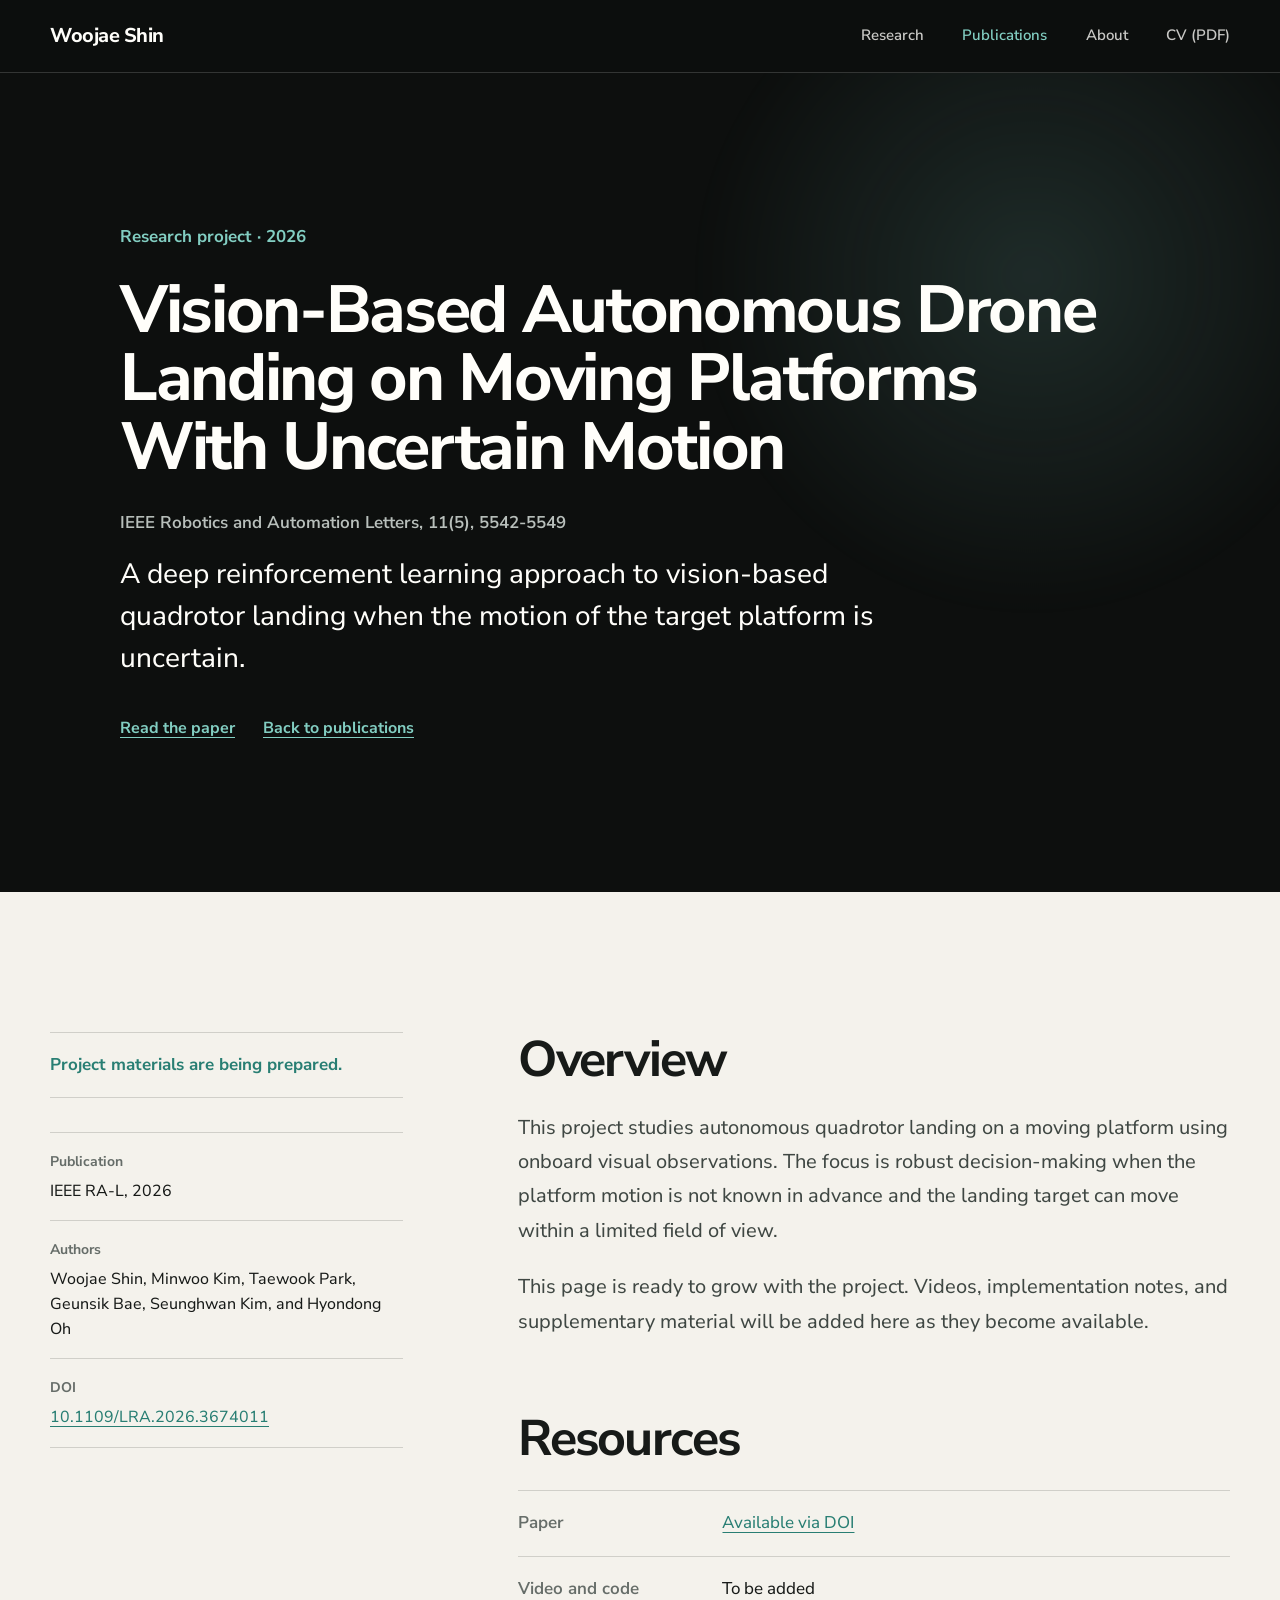
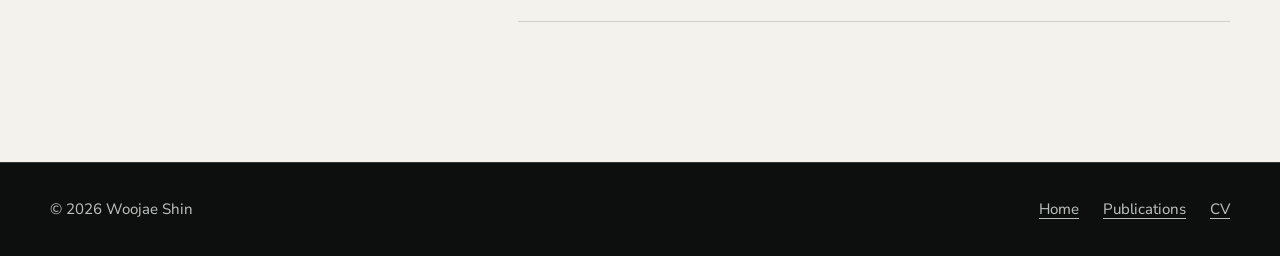
==== projects/vision-based-autonomous-drone-landing/index.html @ 6cdce3da "Add complete academic record and project page" ====
<!doctype html>
<html lang="en">
  <head>
    <meta charset="utf-8">
    <meta name="viewport" content="width=device-width, initial-scale=1">
    <meta name="theme-color" content="#0d0f0e">
    <meta name="description" content="Project page for vision-based autonomous drone landing on moving platforms with uncertain motion via deep reinforcement learning.">
    <link rel="canonical" href="https://sindream.github.io/projects/vision-based-autonomous-drone-landing/">
    <link rel="icon" href="../../assets/img/favicon.svg" type="image/svg+xml">
    <link rel="stylesheet" href="../../assets/css/styles.css?v=20261007-2">
    <script src="../../assets/js/site.js" defer></script>

    <meta property="og:type" content="article">
    <meta property="og:title" content="Vision-Based Autonomous Drone Landing | Woojae Shin">
    <meta property="og:description" content="Research project on autonomous drone landing on moving platforms with uncertain motion.">
    <meta property="og:url" content="https://sindream.github.io/projects/vision-based-autonomous-drone-landing/">
    <title>Vision-Based Autonomous Drone Landing | Woojae Shin</title>
  </head>
  <body class="page-project">
    <a class="skip-link" href="#main-content">Skip to content</a>

    <header class="site-header">
      <div class="site-shell header-inner">
        <a class="wordmark" href="../../index.html" aria-label="Woojae Shin, home">Woojae Shin</a>
        <nav class="site-nav" aria-label="Primary navigation">
          <a href="../../index.html#research">Research</a>
          <a href="../../index.html#publications" aria-current="page">Publications</a>
          <a href="../../profile.html">About</a>
          <a href="../../assets/cv/woojae-shin-cv.pdf">CV (PDF)</a>
        </nav>
      </div>
    </header>

    <main id="main-content">
      <section class="project-hero" aria-labelledby="project-title">
        <div class="hero-glow" aria-hidden="true"></div>
        <div class="site-shell project-hero-inner" data-reveal>
          <p class="project-eyebrow">Research project · 2026</p>
          <h1 id="project-title">Vision-Based Autonomous Drone Landing on Moving Platforms With Uncertain Motion</h1>
          <p class="project-venue">IEEE Robotics and Automation Letters, 11(5), 5542-5549</p>
          <p class="project-summary">A deep reinforcement learning approach to vision-based quadrotor landing when the motion of the target platform is uncertain.</p>
          <div class="project-links" aria-label="Project links">
            <a href="https://doi.org/10.1109/LRA.2026.3674011" target="_blank" rel="noopener noreferrer">Read the paper</a>
            <a href="../../index.html#international-journals">Back to publications</a>
          </div>
        </div>
      </section>

      <section class="project-content" aria-labelledby="overview-title">
        <div class="site-shell project-layout">
          <aside class="project-meta" data-reveal>
            <p class="project-status">Project materials are being prepared.</p>
            <dl>
              <div>
                <dt>Publication</dt>
                <dd>IEEE RA-L, 2026</dd>
              </div>
              <div>
                <dt>Authors</dt>
                <dd>Woojae Shin, Minwoo Kim, Taewook Park, Geunsik Bae, Seunghwan Kim, and Hyondong Oh</dd>
              </div>
              <div>
                <dt>DOI</dt>
                <dd><a href="https://doi.org/10.1109/LRA.2026.3674011" target="_blank" rel="noopener noreferrer">10.1109/LRA.2026.3674011</a></dd>
              </div>
            </dl>
          </aside>

          <div class="project-copy" data-reveal>
            <h2 id="overview-title">Overview</h2>
            <p>This project studies autonomous quadrotor landing on a moving platform using onboard visual observations. The focus is robust decision-making when the platform motion is not known in advance and the landing target can move within a limited field of view.</p>
            <p>This page is ready to grow with the project. Videos, implementation notes, and supplementary material will be added here as they become available.</p>

            <div class="project-resources">
              <h2>Resources</h2>
              <ul>
                <li><span>Paper</span><a href="https://doi.org/10.1109/LRA.2026.3674011" target="_blank" rel="noopener noreferrer">Available via DOI</a></li>
                <li><span>Video and code</span><p>To be added</p></li>
              </ul>
            </div>
          </div>
        </div>
      </section>
    </main>

    <footer class="site-footer">
      <div class="site-shell footer-inner">
        <p>&copy; <span data-current-year>2026</span> Woojae Shin</p>
        <div>
          <a href="../../index.html">Home</a>
          <a href="../../index.html#publications">Publications</a>
          <a href="../../assets/cv/woojae-shin-cv.pdf">CV</a>
        </div>
      </div>
    </footer>
  </body>
</html>
---- assets/css/styles.css ----
@font-face {
  font-family: "Nunito Sans";
  font-style: normal;
  font-weight: 400 800;
  font-display: swap;
  src: url("../fonts/nunito-sans-latin.woff2") format("woff2");
}

:root {
  --black: #0d0f0e;
  --black-soft: #171a18;
  --paper: #f4f2ec;
  --paper-soft: #ebe9e2;
  --white: #fffefa;
  --ink: #171a18;
  --muted: #666d69;
  --muted-light: #b8bfbb;
  --line: rgba(23, 26, 24, 0.16);
  --line-light: rgba(255, 254, 250, 0.16);
  --accent: #82cec2;
  --accent-dark: #287e73;
  --font: "Nunito Sans", ui-rounded, "SF Pro Rounded", "Avenir Next", system-ui, sans-serif;
  --site-shell: min(1180px, calc(100% - 56px));
}

*,
*::before,
*::after {
  box-sizing: border-box;
}

html {
  scroll-behavior: smooth;
  scroll-padding-top: 72px;
  background: var(--black);
}

body {
  margin: 0;
  background: var(--black);
  color: var(--white);
  font-family: var(--font);
  font-size: 18px;
  font-weight: 450;
  line-height: 1.68;
  text-rendering: optimizeLegibility;
  -webkit-font-smoothing: antialiased;
}

a {
  color: inherit;
  text-decoration-thickness: 1px;
  text-underline-offset: 0.24em;
}

a:focus-visible {
  outline: 3px solid var(--accent);
  outline-offset: 4px;
  border-radius: 4px;
}

::selection {
  background: var(--accent);
  color: var(--ink);
}

h1,
h2,
h3,
h4,
p,
dl,
dd,
ol,
ul {
  margin-top: 0;
}

h1,
h2,
h3,
h4 {
  letter-spacing: -0.035em;
}

.site-shell {
  width: var(--site-shell);
  margin-inline: auto;
}

.skip-link {
  position: fixed;
  top: 12px;
  left: 12px;
  z-index: 200;
  padding: 10px 16px;
  transform: translateY(-160%);
  border-radius: 999px;
  background: var(--accent);
  color: var(--ink);
  font-weight: 750;
}

.skip-link:focus {
  transform: translateY(0);
}

.site-header {
  position: sticky;
  top: 0;
  z-index: 100;
  border-bottom: 1px solid var(--line-light);
  background: rgba(13, 15, 14, 0.9);
  backdrop-filter: blur(16px);
}

.header-inner {
  display: flex;
  min-height: 72px;
  align-items: center;
  justify-content: space-between;
  gap: 32px;
}

.wordmark {
  flex: none;
  font-size: 20px;
  font-weight: 750;
  letter-spacing: -0.025em;
  text-decoration: none;
}

.site-nav {
  display: flex;
  align-items: center;
  gap: clamp(20px, 3vw, 40px);
  font-size: 15px;
  font-weight: 600;
}

.site-nav a {
  color: rgba(255, 254, 250, 0.78);
  text-decoration: none;
  transition: color 160ms ease;
}

.site-nav a:hover,
.site-nav a[aria-current="page"] {
  color: var(--accent);
}

.hero,
.profile-hero,
.project-hero {
  position: relative;
  overflow: hidden;
  background: var(--black);
  isolation: isolate;
}

.hero-glow {
  position: absolute;
  top: -18%;
  right: -8%;
  z-index: -1;
  width: min(700px, 68vw);
  aspect-ratio: 1;
  border-radius: 50%;
  background: radial-gradient(circle, rgba(130, 206, 194, 0.15), rgba(130, 206, 194, 0) 68%);
  filter: blur(12px);
}

.hero-layout {
  display: grid;
  min-height: calc(100svh - 72px);
  align-items: center;
  grid-template-columns: minmax(0, 1.5fr) minmax(310px, 0.7fr);
  gap: clamp(60px, 8vw, 120px);
  padding-block: clamp(100px, 15vh, 160px);
}

.hero-copy {
  max-width: 780px;
}

.hero-affiliation {
  margin-bottom: 22px;
  color: var(--accent);
  font-size: 18px;
  font-weight: 650;
}

.hero h1,
.profile-hero h1 {
  margin-bottom: 28px;
  font-size: clamp(68px, 9vw, 116px);
  font-weight: 750;
  line-height: 0.95;
}

.hero-focus {
  max-width: 720px;
  margin-bottom: 20px;
  color: var(--white);
  font-size: clamp(27px, 3vw, 40px);
  font-weight: 650;
  letter-spacing: -0.025em;
  line-height: 1.2;
}

.hero-lede {
  max-width: 680px;
  margin-bottom: 34px;
  color: var(--muted-light);
  font-size: 20px;
  line-height: 1.65;
}

.text-links {
  display: flex;
  flex-wrap: wrap;
  gap: 14px 28px;
}

.text-links a,
.plain-link {
  color: var(--white);
  font-size: 17px;
  font-weight: 700;
  text-decoration-color: var(--accent);
  transition: color 160ms ease;
}

.text-links a::after,
.plain-link::after {
  margin-left: 0.35em;
  content: "↗";
}

.text-links a:hover,
.plain-link:hover {
  color: var(--accent);
}

.hero-card {
  padding-left: clamp(0px, 3vw, 42px);
  border-left: 1px solid var(--line-light);
}

.hero-card h2 {
  margin-bottom: 22px;
  font-size: 25px;
  font-weight: 700;
}

.hero-card ul {
  margin: 0;
  padding: 0;
  list-style: none;
}

.hero-card li {
  padding-block: 12px;
  border-top: 1px solid var(--line-light);
  color: rgba(255, 254, 250, 0.76);
  font-size: 17px;
}

.research-section,
.profile-about,
.profile-interests {
  padding-block: clamp(90px, 11vw, 140px);
  background: var(--paper);
  color: var(--ink);
}

.section-heading {
  display: grid;
  align-items: end;
  grid-template-columns: minmax(280px, 0.8fr) minmax(0, 1.2fr);
  gap: clamp(42px, 8vw, 110px);
  margin-bottom: 62px;
}

.section-heading h2,
.about-layout h2,
.profile-two-column > h2 {
  margin-bottom: 0;
  font-size: clamp(44px, 5.5vw, 68px);
  font-weight: 720;
  line-height: 1.05;
}

.section-heading > p {
  max-width: 680px;
  margin-bottom: 2px;
  color: var(--muted);
  font-size: 21px;
  line-height: 1.6;
}

.interest-grid {
  display: grid;
  grid-template-columns: repeat(2, minmax(0, 1fr));
  gap: 52px 64px;
}

.interest-card {
  padding-top: 26px;
  border-top: 1px solid var(--line);
}

.interest-card h3 {
  max-width: 500px;
  margin-bottom: 18px;
  font-size: clamp(25px, 2.5vw, 32px);
  font-weight: 700;
  line-height: 1.22;
}

.interest-card p {
  max-width: 540px;
  margin-bottom: 0;
  color: var(--muted);
  font-size: 18px;
}

.publications-section,
.education-section {
  padding-block: clamp(90px, 11vw, 140px);
  background: var(--black);
  color: var(--white);
}

.section-heading-dark > p {
  color: var(--muted-light);
}

.publication-index {
  display: grid;
  grid-template-columns: repeat(3, minmax(0, 1fr));
  margin-bottom: 96px;
  border-top: 1px solid var(--line-light);
  border-left: 1px solid var(--line-light);
}

.publication-index a {
  display: flex;
  min-height: 94px;
  align-items: baseline;
  gap: 14px;
  padding: 24px;
  border-right: 1px solid var(--line-light);
  border-bottom: 1px solid var(--line-light);
  color: var(--muted-light);
  font-size: 16px;
  font-weight: 650;
  line-height: 1.35;
  text-decoration: none;
  transition: color 160ms ease, background 160ms ease;
}

.publication-index a:hover {
  background: rgba(255, 254, 250, 0.035);
  color: var(--white);
}

.publication-index span {
  color: var(--accent);
  font-size: 24px;
  font-weight: 750;
}

.publication-group {
  scroll-margin-top: 94px;
  margin-top: 90px;
}

.publication-group:first-of-type {
  margin-top: 0;
}

.publication-group-heading {
  display: flex;
  align-items: end;
  justify-content: space-between;
  gap: 32px;
  margin-bottom: 26px;
}

.publication-group-heading h3 {
  margin-bottom: 0;
  font-size: clamp(31px, 3.7vw, 46px);
  font-weight: 700;
  line-height: 1.12;
}

.publication-group-heading > p {
  flex: none;
  margin-bottom: 5px;
  color: var(--muted-light);
  font-size: 15px;
}

.publication-kicker {
  margin-bottom: 7px;
  color: var(--accent);
  font-size: 15px;
  font-weight: 700;
}

.publication-list {
  border-bottom: 1px solid var(--line-light);
}

.publication-item {
  display: grid;
  align-items: start;
  grid-template-columns: 88px minmax(0, 1fr) auto;
  gap: 28px;
  padding-block: 38px;
  border-top: 1px solid var(--line-light);
}

.publication-year {
  margin: 3px 0 0;
  color: var(--accent);
  font-size: 17px;
  font-weight: 750;
}

.publication-copy h4 {
  max-width: 900px;
  margin-bottom: 15px;
  font-size: clamp(22px, 2.35vw, 29px);
  font-weight: 680;
  line-height: 1.34;
}

.publication-copy h4 a {
  text-decoration: none;
  transition: color 160ms ease;
}

.publication-copy h4 a:hover {
  color: var(--accent);
}

.authors,
.venue {
  margin-bottom: 5px;
  color: var(--muted-light);
  font-size: 16.5px;
  line-height: 1.55;
}

.authors strong {
  color: var(--white);
}

.publication-local-title {
  margin: -7px 0 10px;
  color: rgba(255, 254, 250, 0.72);
  font-size: 15.5px;
  line-height: 1.45;
}

.publication-note {
  color: var(--accent);
  font-size: 0.92em;
  font-weight: 650;
  white-space: nowrap;
}

.publication-actions {
  display: flex;
  align-items: flex-end;
  flex-direction: column;
  gap: 9px;
}

.publication-link {
  margin-top: 4px;
  color: var(--accent);
  font-size: 16px;
  font-weight: 750;
  text-decoration: underline;
  text-decoration-color: rgba(130, 206, 194, 0.55);
}

.publication-link:hover {
  color: var(--white);
}

.about-section,
.information-section {
  padding-block: clamp(84px, 10vw, 125px);
  background: #dfe9e4;
  color: var(--ink);
}

.about-layout,
.profile-two-column {
  display: grid;
  grid-template-columns: minmax(260px, 0.65fr) minmax(0, 1.35fr);
  gap: clamp(44px, 8vw, 120px);
}

.about-copy {
  max-width: 720px;
}

.about-copy p {
  margin-bottom: 28px;
  font-size: clamp(21px, 2.2vw, 27px);
  line-height: 1.55;
}

.about-copy .plain-link {
  color: var(--ink);
}

.site-footer {
  padding-block: 34px;
  border-top: 1px solid var(--line-light);
  background: var(--black);
  color: var(--muted-light);
}

.footer-inner {
  display: flex;
  align-items: center;
  justify-content: space-between;
  gap: 28px;
  font-size: 15px;
}

.footer-inner p {
  margin: 0;
}

.footer-inner div {
  display: flex;
  gap: 24px;
}

.footer-inner a:hover {
  color: var(--accent);
}

.profile-hero-inner {
  display: flex;
  min-height: 540px;
  flex-direction: column;
  justify-content: center;
  padding-block: 100px;
}

.profile-hero h1 {
  margin-bottom: 30px;
}

.profile-role {
  margin-bottom: 6px;
  color: var(--white);
  font-size: clamp(25px, 3vw, 36px);
  font-weight: 650;
  line-height: 1.25;
}

.profile-affiliation {
  max-width: 760px;
  margin-bottom: 0;
  color: var(--muted-light);
  font-size: 19px;
}

.project-hero-inner {
  display: flex;
  min-height: min(680px, calc(100svh - 72px));
  flex-direction: column;
  justify-content: center;
  max-width: 1040px;
  padding-block: clamp(100px, 13vw, 150px);
}

.project-eyebrow {
  margin-bottom: 24px;
  color: var(--accent);
  font-size: 17px;
  font-weight: 700;
}

.project-hero h1 {
  max-width: 980px;
  margin-bottom: 28px;
  font-size: clamp(44px, 5.2vw, 68px);
  font-weight: 740;
  line-height: 1.03;
}

.project-venue {
  margin-bottom: 15px;
  color: var(--muted-light);
  font-size: 17px;
  font-weight: 650;
}

.project-summary {
  max-width: 820px;
  margin-bottom: 36px;
  color: var(--white);
  font-size: clamp(21px, 2.2vw, 28px);
  line-height: 1.5;
}

.project-links {
  display: flex;
  flex-wrap: wrap;
  gap: 14px 28px;
}

.project-links a {
  color: var(--accent);
  font-size: 16px;
  font-weight: 700;
}

.project-links a:hover {
  color: var(--white);
}

.project-content {
  padding-block: clamp(90px, 11vw, 140px);
  background: var(--paper);
  color: var(--ink);
}

.project-layout {
  display: grid;
  grid-template-columns: minmax(250px, 0.72fr) minmax(0, 1.45fr);
  gap: clamp(56px, 9vw, 130px);
}

.project-meta {
  align-self: start;
}

.project-status {
  margin-bottom: 34px;
  padding: 18px 0;
  border-top: 1px solid var(--line);
  border-bottom: 1px solid var(--line);
  color: var(--accent-dark);
  font-size: 17px;
  font-weight: 700;
}

.project-meta dl {
  margin: 0;
}

.project-meta dl > div {
  padding-block: 17px;
  border-top: 1px solid var(--line);
}

.project-meta dl > div:last-child {
  border-bottom: 1px solid var(--line);
}

.project-meta dt {
  margin-bottom: 5px;
  color: var(--muted);
  font-size: 14px;
  font-weight: 700;
}

.project-meta dd {
  margin: 0;
  font-size: 16px;
  line-height: 1.55;
}

.project-meta a,
.project-resources a {
  color: var(--accent-dark);
}

.project-copy {
  max-width: 760px;
}

.project-copy > h2,
.project-resources h2 {
  margin-bottom: 24px;
  font-size: clamp(34px, 4vw, 50px);
  font-weight: 720;
  line-height: 1.1;
}

.project-copy > p {
  margin-bottom: 22px;
  color: #3f4743;
  font-size: 20px;
  line-height: 1.72;
}

.project-resources {
  margin-top: 72px;
}

.project-resources ul {
  margin: 0;
  padding: 0;
  border-bottom: 1px solid var(--line);
  list-style: none;
}

.project-resources li {
  display: grid;
  grid-template-columns: 180px minmax(0, 1fr);
  gap: 24px;
  padding-block: 18px;
  border-top: 1px solid var(--line);
  font-size: 17px;
}

.project-resources li > span {
  color: var(--muted);
  font-weight: 650;
}

.project-resources li > p {
  margin: 0;
}

.profile-two-column > h2 {
  font-size: clamp(38px, 4.5vw, 56px);
}

.long-copy {
  max-width: 760px;
}

.long-copy p {
  margin-bottom: 22px;
  font-size: 21px;
  line-height: 1.7;
}

.long-copy p:last-child {
  margin-bottom: 0;
}

.information-section {
  background: #e8ece8;
}

.information-list {
  margin: 0;
}

.information-list div {
  display: grid;
  grid-template-columns: 170px minmax(0, 1fr);
  gap: 24px;
  padding-block: 22px;
  border-top: 1px solid var(--line);
}

.information-list div:last-child {
  border-bottom: 1px solid var(--line);
}

.information-list dt {
  color: var(--muted);
  font-size: 16px;
  font-weight: 650;
}

.information-list dd {
  margin: 0;
  font-size: 20px;
  font-weight: 650;
}

.education-section .profile-two-column > h2 {
  color: var(--white);
}

.education-list {
  margin: 0;
  padding: 0;
  list-style: none;
}

.education-list li {
  display: grid;
  grid-template-columns: 150px minmax(0, 1fr);
  gap: 28px;
  padding-block: 30px;
  border-top: 1px solid var(--line-light);
}

.education-list li:last-child {
  border-bottom: 1px solid var(--line-light);
}

.education-period {
  margin: 3px 0 0;
  color: var(--accent);
  font-size: 16px;
  font-weight: 700;
}

.education-list h3 {
  margin-bottom: 7px;
  font-size: clamp(23px, 2.3vw, 29px);
  font-weight: 680;
  line-height: 1.3;
}

.education-list li div > p {
  margin-bottom: 0;
  color: var(--muted-light);
  font-size: 17px;
}

.interest-list {
  display: flex;
  flex-wrap: wrap;
  gap: 12px;
  margin: 0;
  padding: 0;
  list-style: none;
}

.interest-list li {
  padding: 11px 18px;
  border: 1px solid var(--line);
  border-radius: 999px;
  background: var(--white);
  font-size: 17px;
  font-weight: 650;
}

.error-page {
  display: grid;
  min-height: 100svh;
  place-items: center;
  background: var(--black);
}

.error-inner {
  padding-block: 100px;
}

.error-inner > p:first-child {
  margin-bottom: 12px;
  color: var(--accent);
  font-size: 18px;
  font-weight: 700;
}

.error-inner h1 {
  margin-bottom: 20px;
  font-size: clamp(52px, 8vw, 100px);
  font-weight: 750;
  line-height: 1;
}

.error-inner > p:not(:first-child) {
  margin-bottom: 28px;
  color: var(--muted-light);
  font-size: 20px;
}

.has-js [data-reveal] {
  opacity: 0;
  transform: translateY(10px);
  transition: opacity 360ms ease, transform 360ms ease;
}

.has-js [data-reveal].is-visible {
  opacity: 1;
  transform: none;
}

@media (max-width: 920px) {
  :root {
    --site-shell: min(100% - 40px, 760px);
  }

  .hero-layout {
    min-height: auto;
    grid-template-columns: 1fr;
    gap: 54px;
    padding-block: 110px 90px;
  }

  .hero-card {
    max-width: 620px;
  }

  .section-heading,
  .about-layout,
  .profile-two-column,
  .project-layout {
    grid-template-columns: 1fr;
    gap: 34px;
  }

  .publication-index {
    grid-template-columns: repeat(2, minmax(0, 1fr));
  }

  .publication-item {
    grid-template-columns: 72px minmax(0, 1fr);
  }

  .publication-item > .publication-link,
  .publication-actions {
    grid-column: 2;
    justify-self: start;
  }

  .publication-actions {
    align-items: flex-start;
    flex-direction: row;
  }

  .profile-hero-inner {
    min-height: 480px;
  }

  .project-hero-inner {
    min-height: 650px;
  }

  .project-meta {
    max-width: 620px;
  }
}

@media (max-width: 680px) {
  :root {
    --site-shell: calc(100% - 32px);
  }

  html {
    scroll-padding-top: 108px;
  }

  body {
    font-size: 17px;
  }

  .header-inner {
    min-height: 108px;
    flex-direction: column;
    align-items: flex-start;
    justify-content: center;
    gap: 12px;
    padding-block: 13px;
  }

  .wordmark {
    font-size: 19px;
  }

  .site-nav {
    width: 100%;
    justify-content: space-between;
    gap: 10px;
    font-size: 13.5px;
  }

  .hero-layout {
    padding-block: 78px 70px;
  }

  .hero h1,
  .profile-hero h1 {
    margin-bottom: 24px;
    font-size: clamp(56px, 18vw, 76px);
  }

  .hero-affiliation {
    font-size: 16px;
  }

  .hero-focus {
    font-size: 25px;
  }

  .hero-lede {
    font-size: 18px;
  }

  .hero-card {
    padding: 26px 0 0;
    border-top: 1px solid var(--line-light);
    border-left: 0;
  }

  .section-heading {
    margin-bottom: 42px;
  }

  .section-heading h2,
  .about-layout h2,
  .profile-two-column > h2 {
    font-size: 40px;
  }

  .section-heading > p {
    font-size: 18px;
  }

  .interest-grid {
    grid-template-columns: 1fr;
  }

  .interest-card {
    padding-top: 24px;
  }

  .interest-card h3 {
    font-size: 25px;
  }

  .interest-card p {
    font-size: 17px;
  }

  .publication-item {
    grid-template-columns: 1fr;
    gap: 10px;
    padding-block: 32px;
  }

  .publication-index {
    grid-template-columns: 1fr;
    margin-bottom: 72px;
  }

  .publication-index a {
    min-height: auto;
    padding: 18px 20px;
  }

  .publication-group {
    margin-top: 72px;
  }

  .publication-group-heading {
    align-items: flex-start;
    flex-direction: column;
    gap: 6px;
    margin-bottom: 20px;
  }

  .publication-group-heading > p {
    margin-bottom: 0;
  }

  .publication-year,
  .publication-item > .publication-link,
  .publication-actions {
    grid-column: 1;
  }

  .publication-copy h4 {
    font-size: 23px;
  }

  .authors,
  .venue {
    font-size: 15.5px;
  }

  .about-copy p,
  .long-copy p {
    font-size: 19px;
  }

  .footer-inner {
    align-items: flex-start;
    flex-direction: column;
  }

  .profile-hero-inner {
    min-height: 430px;
    padding-block: 76px;
  }

  .profile-role {
    font-size: 24px;
  }

  .profile-affiliation {
    font-size: 17px;
  }

  .project-hero-inner {
    min-height: auto;
    padding-block: 78px;
  }

  .project-hero h1 {
    font-size: clamp(38px, 10.5vw, 48px);
  }

  .project-summary,
  .project-copy > p {
    font-size: 18px;
  }

  .project-resources li {
    grid-template-columns: 1fr;
    gap: 5px;
  }

  .information-list div,
  .education-list li {
    grid-template-columns: 1fr;
    gap: 8px;
  }

  .information-list dd {
    font-size: 18px;
  }

  .education-list h3 {
    font-size: 23px;
  }
}

@media (prefers-reduced-motion: reduce) {
  html {
    scroll-behavior: auto;
  }

  *,
  *::before,
  *::after {
    scroll-behavior: auto !important;
    transition-duration: 0.01ms !important;
    animation-duration: 0.01ms !important;
    animation-iteration-count: 1 !important;
  }
}

@media print {
  .site-header,
  .site-footer,
  .hero-card,
  .hero-glow {
    display: none;
  }

  body,
  .hero,
  .profile-hero,
  .project-hero,
  .publications-section,
  .education-section {
    background: white;
    color: black;
  }

  .hero-layout,
  .profile-hero-inner {
    min-height: auto;
    padding-block: 40px;
  }

  .has-js [data-reveal] {
    opacity: 1;
    transform: none;
  }
}
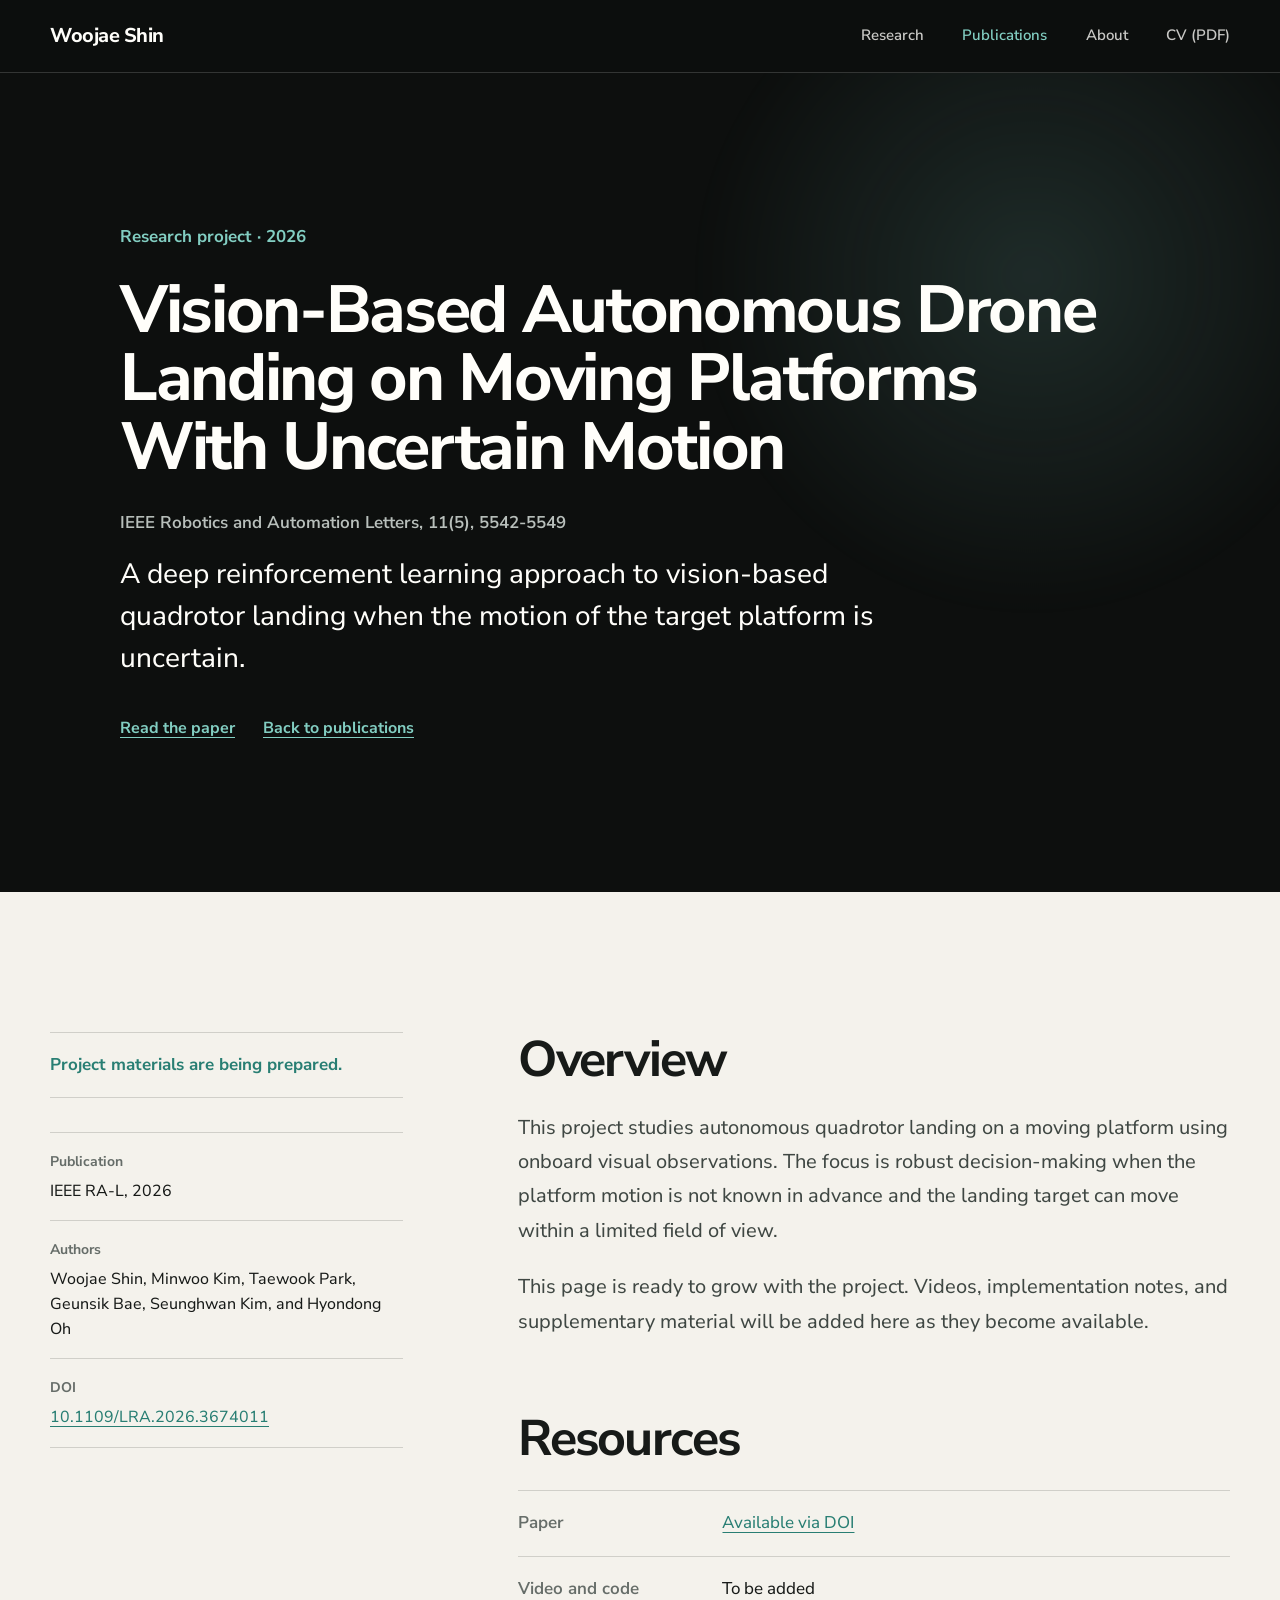
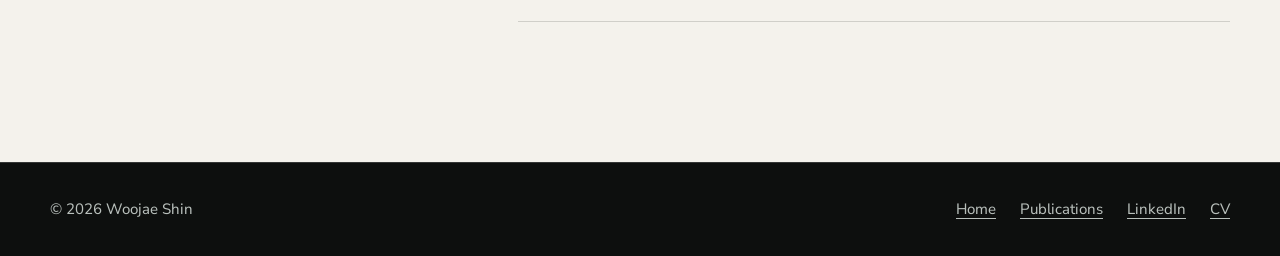
==== commit 883c0d5c: "Add competition achievements and LinkedIn" ====
--- a/projects/vision-based-autonomous-drone-landing/index.html
+++ b/projects/vision-based-autonomous-drone-landing/index.html
@@ -7,7 +7,7 @@
     <meta name="description" content="Project page for vision-based autonomous drone landing on moving platforms with uncertain motion via deep reinforcement learning.">
     <link rel="canonical" href="https://sindream.github.io/projects/vision-based-autonomous-drone-landing/">
     <link rel="icon" href="../../assets/img/favicon.svg" type="image/svg+xml">
-    <link rel="stylesheet" href="../../assets/css/styles.css?v=20261007-2">
+    <link rel="stylesheet" href="../../assets/css/styles.css?v=20261007-3">
     <script src="../../assets/js/site.js" defer></script>
 
     <meta property="og:type" content="article">
@@ -89,6 +89,7 @@
         <div>
           <a href="../../index.html">Home</a>
           <a href="../../index.html#publications">Publications</a>
+          <a href="https://kr.linkedin.com/in/woojae-shin-71358039b" target="_blank" rel="noopener noreferrer">LinkedIn</a>
           <a href="../../assets/cv/woojae-shin-cv.pdf">CV</a>
         </div>
       </div>
--- a/assets/css/styles.css
+++ b/assets/css/styles.css
@@ -325,6 +325,86 @@
   font-size: 18px;
 }
 
+.awards-section,
+.profile-awards {
+  padding-block: clamp(90px, 11vw, 140px);
+  background: #dfe9e4;
+  color: var(--ink);
+}
+
+.awards-list {
+  margin: 0;
+  padding: 0;
+  border-bottom: 1px solid var(--line);
+  list-style: none;
+}
+
+.award-item {
+  display: grid;
+  align-items: start;
+  grid-template-columns: 88px minmax(0, 1fr) auto;
+  gap: 28px;
+  padding-block: 34px;
+  border-top: 1px solid var(--line);
+}
+
+.award-year {
+  margin: 3px 0 0;
+  color: var(--accent-dark);
+  font-size: 17px;
+  font-weight: 750;
+}
+
+.award-copy h3 {
+  margin-bottom: 12px;
+  font-size: clamp(24px, 2.5vw, 31px);
+  font-weight: 700;
+  line-height: 1.25;
+}
+
+.award-copy h3 span {
+  display: block;
+  margin-top: 5px;
+  color: var(--muted);
+  font-size: 0.6em;
+  font-weight: 650;
+  letter-spacing: -0.015em;
+}
+
+.award-result {
+  margin-bottom: 6px;
+  color: var(--accent-dark);
+  font-size: 18px;
+  font-weight: 750;
+}
+
+.award-note {
+  max-width: 760px;
+  margin-bottom: 0;
+  color: var(--muted);
+  font-size: 17px;
+  line-height: 1.6;
+}
+
+.award-actions {
+  display: flex;
+  align-items: flex-end;
+  flex-direction: column;
+  gap: 8px;
+  margin-top: 4px;
+}
+
+.award-link {
+  color: var(--accent-dark);
+  font-size: 16px;
+  font-weight: 750;
+  white-space: nowrap;
+}
+
+.award-link:hover {
+  color: var(--ink);
+}
+
 .publications-section,
 .education-section {
   padding-block: clamp(90px, 11vw, 140px);
@@ -785,6 +865,16 @@
   font-weight: 650;
 }
 
+.profile-links {
+  display: flex;
+  flex-wrap: wrap;
+  gap: 10px 24px;
+}
+
+.profile-links a {
+  color: var(--accent-dark);
+}
+
 .education-section .profile-two-column > h2 {
   color: var(--white);
 }
@@ -919,6 +1009,22 @@
     grid-template-columns: 72px minmax(0, 1fr);
   }
 
+  .award-item {
+    grid-template-columns: 72px minmax(0, 1fr);
+  }
+
+  .award-actions,
+  .award-item > .award-link {
+    grid-column: 2;
+    justify-self: start;
+  }
+
+  .award-actions {
+    align-items: flex-start;
+    flex-direction: row;
+    flex-wrap: wrap;
+  }
+
   .publication-item > .publication-link,
   .publication-actions {
     grid-column: 2;
@@ -1038,6 +1144,25 @@
     grid-template-columns: 1fr;
     gap: 10px;
     padding-block: 32px;
+  }
+
+  .award-item {
+    grid-template-columns: 1fr;
+    gap: 10px;
+    padding-block: 30px;
+  }
+
+  .award-actions,
+  .award-item > .award-link {
+    grid-column: 1;
+  }
+
+  .award-copy h3 {
+    font-size: 24px;
+  }
+
+  .award-result {
+    font-size: 17px;
   }
 
   .publication-index {
